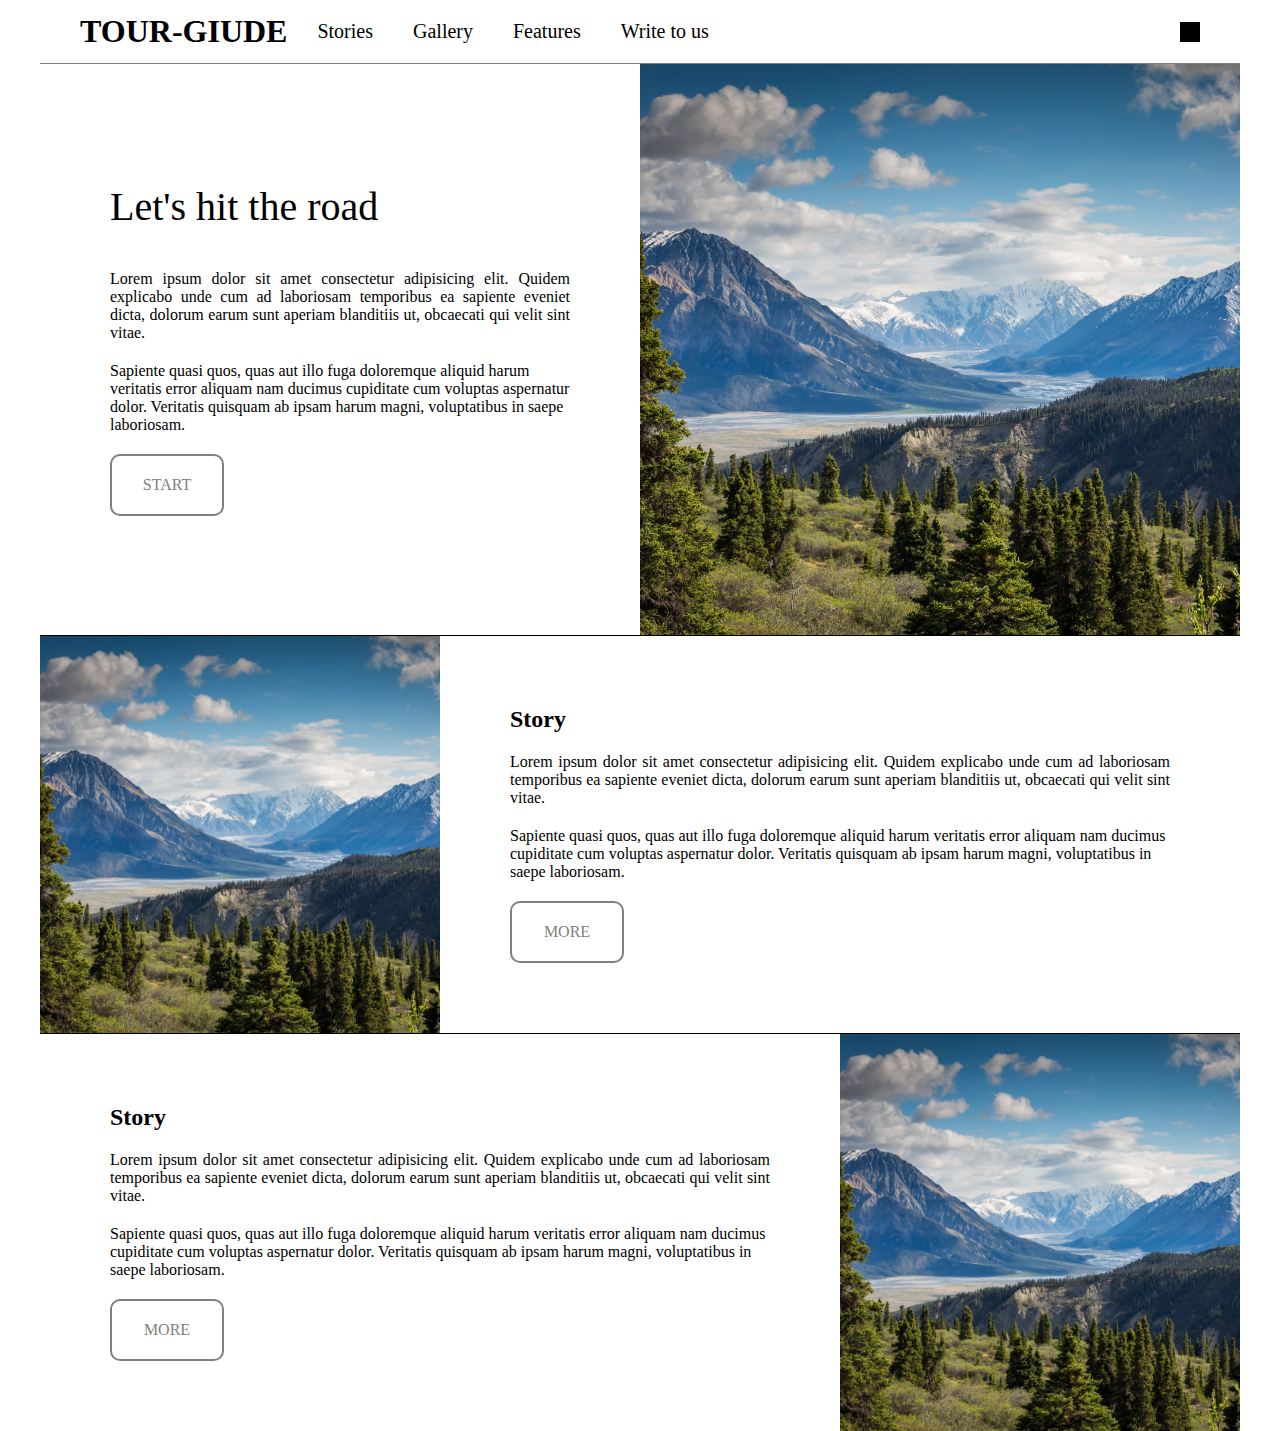
==== #2/index.html @ 5f420454 "second web" ====
<!DOCTYPE html>
<html lang="en">

<head>
    <meta charset="UTF-8">
    <meta http-equiv="X-UA-Compatible" content="IE=edge">
    <meta name="viewport" content="width=device-width, initial-scale=1.0">
    <title>Document</title>
    <link rel="stylesheet" href="./style.css">
</head>

<body>

    <div class="container">
        <header>
            <nav>
                <h1>TOUR-GIUDE</h1>
                <a href="" class="page">Stories</a>
                <a href="" class="page">Gallery</a>
                <a href="" class="page">Features</a>
                <a href="" class="page">Write to us</a>
            </nav>
            <div class="icons">
                <div class="icons"></div>
            </div>
        </header>
        <main>
            <div class="card1 resp">
                <div class="pad">
                    <h2 class="card1-title">Let's hit the road</h2>
                    <p class="card-text">Lorem ipsum dolor sit amet consectetur adipisicing elit. Quidem explicabo unde
                        cum ad laboriosam temporibus ea sapiente eveniet dicta, dolorum earum sunt aperiam blanditiis
                        ut, obcaecati qui velit sint vitae.
                    </p>
                    <p class="cart-text">Sapiente quasi quos, quas aut illo fuga doloremque aliquid harum veritatis
                        error aliquam nam
                        ducimus cupiditate cum voluptas aspernatur dolor. Veritatis quisquam ab ipsam harum magni,
                        voluptatibus in saepe laboriosam.</p>
                        <a href="#" class="btn">START</a>
                </div>
                <img class="main-img" src="./images/testimg.jpg" alt="">
            </div>
            <div class="card2 resp">
                <img class="main-img" src="./images/testimg.jpg" alt="">
                <div class="pad">
                    <h2 class="card2-title">Story</h2>
                    <p class="card-text">Lorem ipsum dolor sit amet consectetur adipisicing elit. Quidem explicabo unde
                        cum ad laboriosam temporibus ea sapiente eveniet dicta, dolorum earum sunt aperiam blanditiis
                        ut, obcaecati qui velit sint vitae.
                    </p>
                    <p class="cart-text">Sapiente quasi quos, quas aut illo fuga doloremque aliquid harum veritatis
                        error aliquam nam
                        ducimus cupiditate cum voluptas aspernatur dolor. Veritatis quisquam ab ipsam harum magni,
                        voluptatibus in saepe laboriosam.</p>
                        <a href="#" class="btn">MORE</a>
                </div>
            </div>
            <div class="card3 resp">
                <div class="pad">
                    <h2 class="card2-title">Story</h2>
                    <p class="card-text">Lorem ipsum dolor sit amet consectetur adipisicing elit. Quidem explicabo unde
                        cum ad laboriosam temporibus ea sapiente eveniet dicta, dolorum earum sunt aperiam blanditiis
                        ut, obcaecati qui velit sint vitae.
                    </p>
                    <p class="cart-text">Sapiente quasi quos, quas aut illo fuga doloremque aliquid harum veritatis
                        error aliquam nam
                        ducimus cupiditate cum voluptas aspernatur dolor. Veritatis quisquam ab ipsam harum magni,
                        voluptatibus in saepe laboriosam.</p>
                        <a href="#" class="btn">MORE</a>
                </div>
                <img class="main-img" src="./images/testimg.jpg" alt="">
            </div>
        </main>
        <footer>

        </footer>
    </div>
</body>

</html>
---- #2/style.css ----
* {
    margin: 0;
    padding: 0;
}

.container {
    max-width: 1200px;
    margin: 0 auto;
}

header {
    display: flex;
    justify-content: space-between;
    align-items: center;
    padding: 10px;
    border-bottom: 1px solid gray;
}

nav {
    display: flex;
    gap: 20px;
    align-items: center;
}

h1 {
    margin-left: 30px;
}

.page {
    padding: 10px;
    text-decoration: none;
    color: black;
    font-size: 20px;
}

.page:hover {
    background-color: gray;
    border-radius: 5px;
}

.icons {
    width: 20px;
    height: 20px;
    background-color: black;
    margin-right: 30px;
}

.card1 {
    display: grid;
    grid-template-columns: 1fr 1fr;
    align-items: center;
    justify-content: center;
    border-bottom: 1px solid black;
}

.card2 {
    display: grid;
    grid-template-columns: 1fr 2fr;
    align-items: center;
    justify-content: center;
    border-bottom: 1px solid black;
}

.card3 {
    display: grid;
    grid-template-columns: 2fr 1fr;
}

.card1-title {
    font-size: 40px;
    font-weight: lighter;
    margin-bottom: 20px;
}

.pad {
    padding: 70px;
    display: flex;
    flex-direction: column;
    gap: 20px;
}

.card-text {
    text-align: justify;
}

.btn {
    padding: 20px;
    border: 2px solid gray;
    text-decoration: none;
    color: gray;
    display: flex;
    align-items: center;
    justify-content: center;
    border-radius: 10px;
    max-width: 70px;
}

.main-img {
    width: 100%;
    height: 100%;
}

@media (max-width: 1200px) {
    .card1 {
        display: grid;
        grid-template-columns: 1fr 1fr;
        align-items: center;
        justify-content: center;
        border-bottom: 1px solid black;
    }
    
    .card2 {
        display: grid;
        grid-template-columns: 1fr 1fr;
        align-items: center;
        justify-content: center;
        border-bottom: 1px solid black;
    }
    
    .card3 {
        display: grid;
        grid-template-columns: 1fr 1fr;
        align-items: center;
        justify-content: center;
        border-bottom: 1px solid black;
    }
}
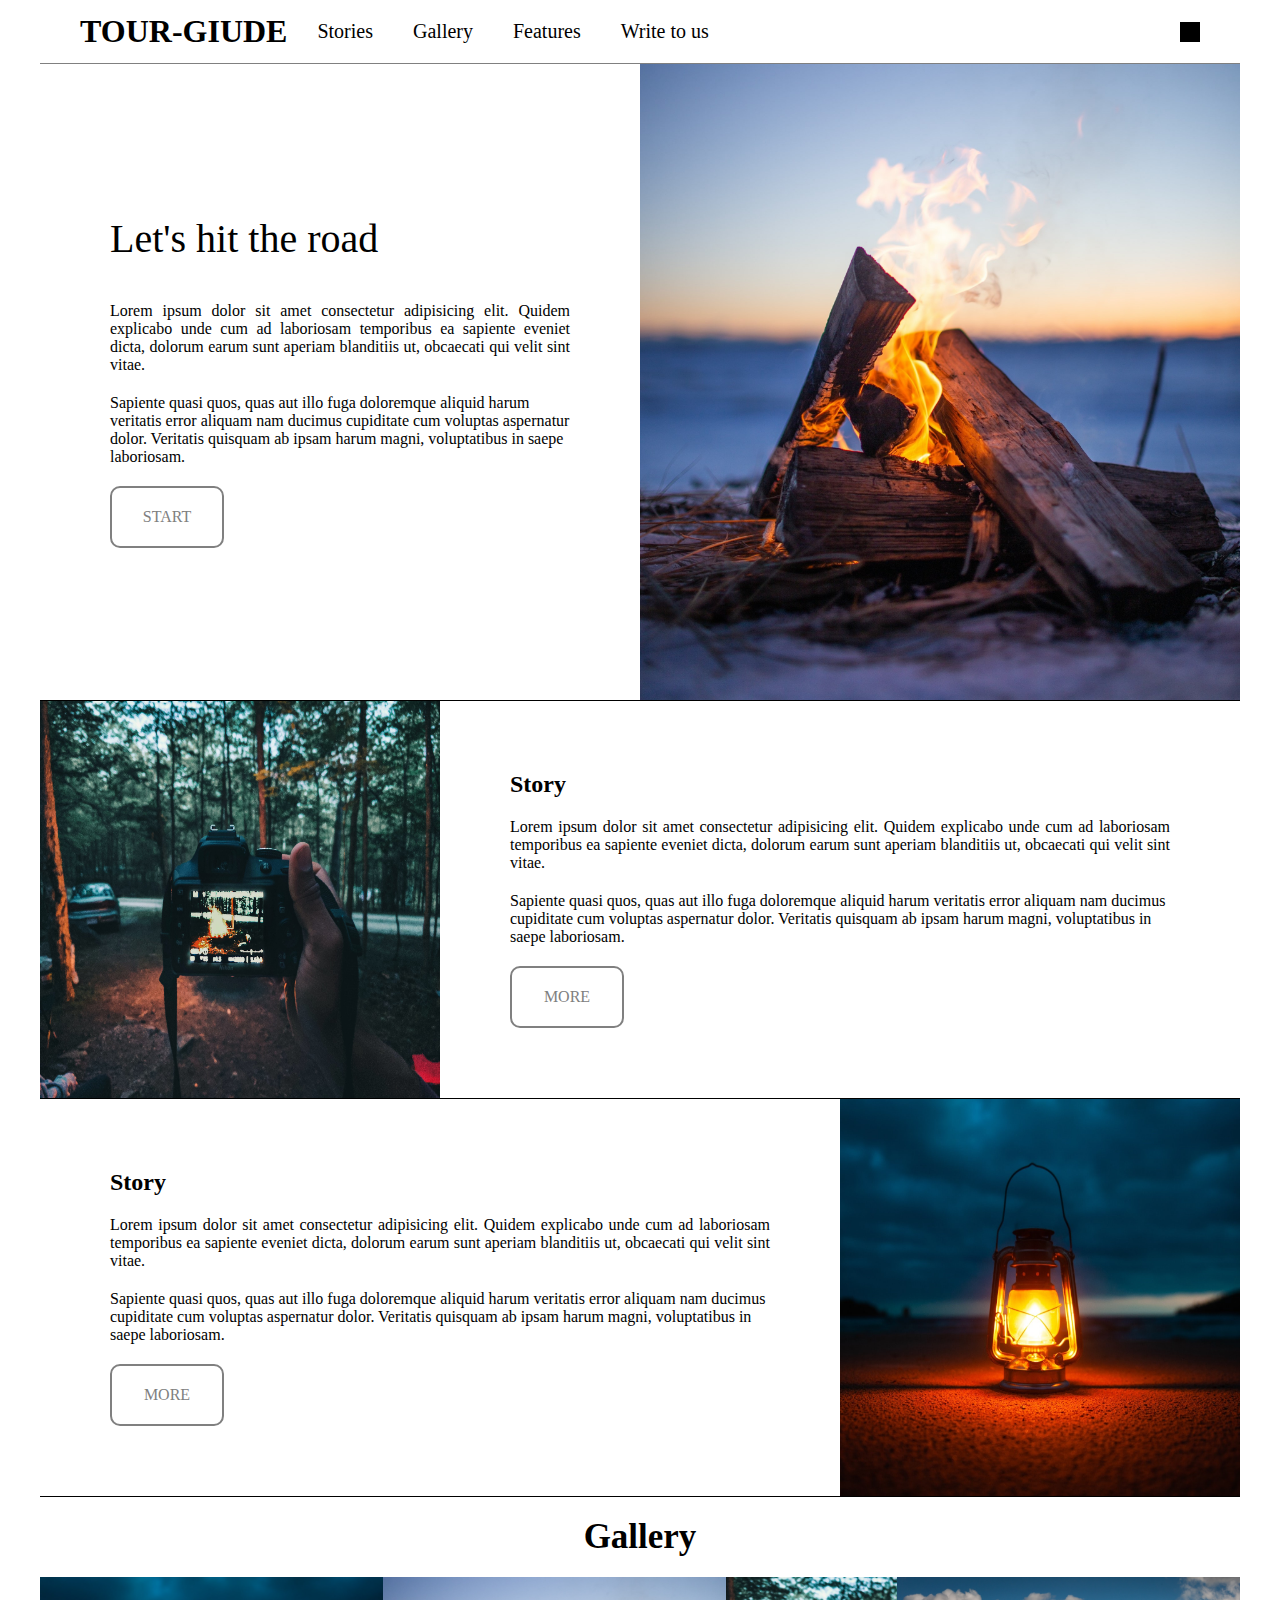
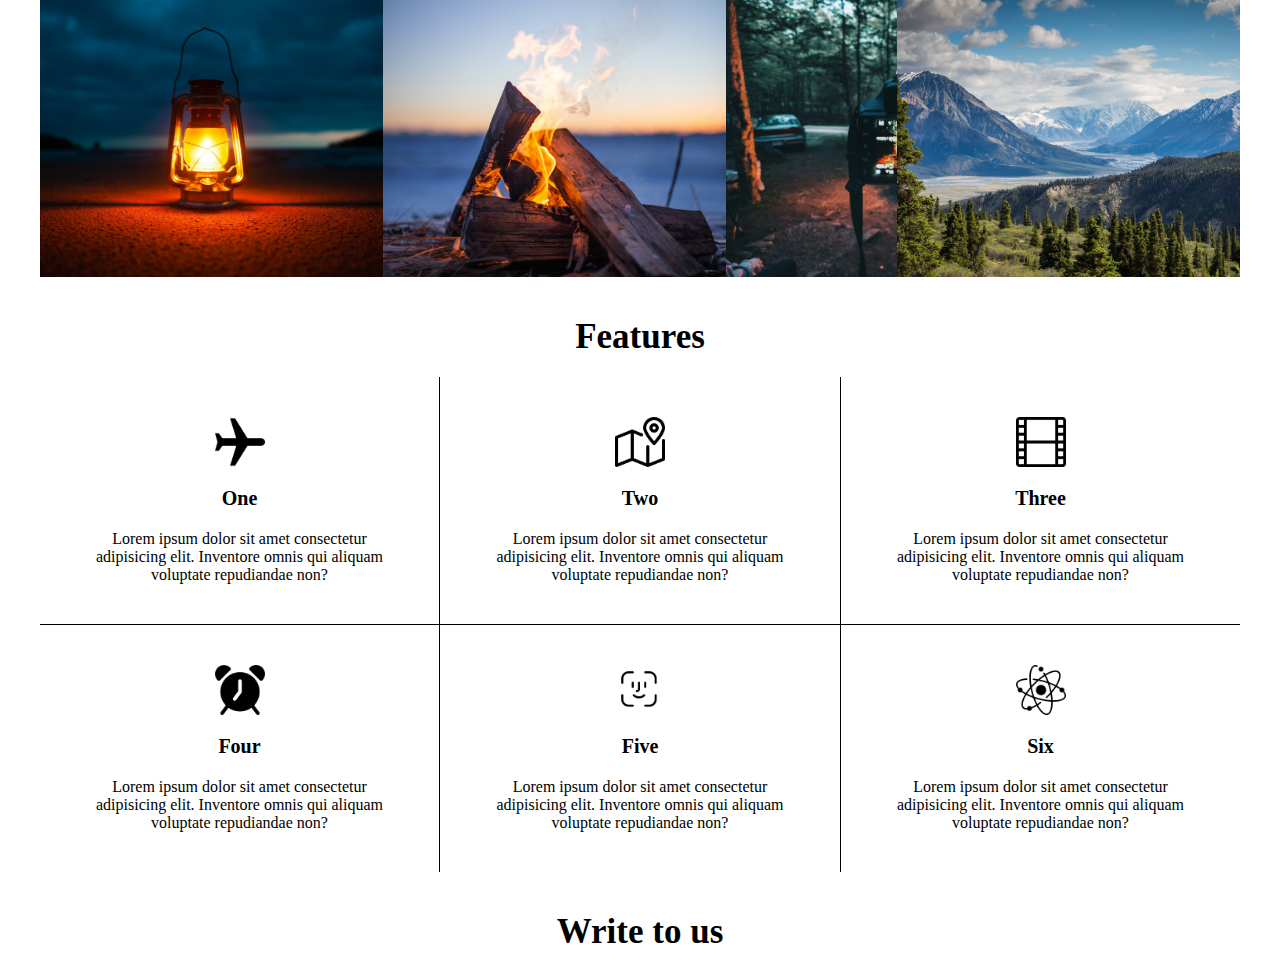
==== commit cf59ba29: "gallery and features" ====
--- a/#2/index.html
+++ b/#2/index.html
@@ -36,12 +36,12 @@
                         error aliquam nam
                         ducimus cupiditate cum voluptas aspernatur dolor. Veritatis quisquam ab ipsam harum magni,
                         voluptatibus in saepe laboriosam.</p>
-                        <a href="#" class="btn">START</a>
+                    <a href="#" class="btn">START</a>
                 </div>
-                <img class="main-img" src="./images/testimg.jpg" alt="">
+                <img class="main-img" src="./images/fire.jpg" alt="">
             </div>
             <div class="card2 resp">
-                <img class="main-img" src="./images/testimg.jpg" alt="">
+                <img class="main-img" src="./images/photographer.jpg" alt="">
                 <div class="pad">
                     <h2 class="card2-title">Story</h2>
                     <p class="card-text">Lorem ipsum dolor sit amet consectetur adipisicing elit. Quidem explicabo unde
@@ -52,7 +52,7 @@
                         error aliquam nam
                         ducimus cupiditate cum voluptas aspernatur dolor. Veritatis quisquam ab ipsam harum magni,
                         voluptatibus in saepe laboriosam.</p>
-                        <a href="#" class="btn">MORE</a>
+                    <a href="#" class="btn">MORE</a>
                 </div>
             </div>
             <div class="card3 resp">
@@ -66,10 +66,75 @@
                         error aliquam nam
                         ducimus cupiditate cum voluptas aspernatur dolor. Veritatis quisquam ab ipsam harum magni,
                         voluptatibus in saepe laboriosam.</p>
-                        <a href="#" class="btn">MORE</a>
+                    <a href="#" class="btn">MORE</a>
                 </div>
-                <img class="main-img" src="./images/testimg.jpg" alt="">
+                <img class="main-img" src="./images/gaslamp.jpg" alt="">
             </div>
+            <h2 class="gallery-title">Gallery</h2>
+            <div class="gallery">
+                <div class="photo1">
+                    <div class="photo-info">
+                        <h4>Tide</h4>
+                        <p>Lorem ipsum dolor sit, amet consectetur adipisicing elit. Ullam, nostrum mollitia! Quos nulla
+                            similique libero.</p><a href="#" class="btn">MORE</a>
+                    </div>
+                </div>
+                <div class="photo2">
+                    <div class="photo-info">
+                        <h4>Tide</h4>
+                        <p>Lorem ipsum dolor sit, amet consectetur adipisicing elit. Ullam, nostrum mollitia! Quos nulla
+                            similique libero.</p><a href="#" class="btn">MORE</a>
+                    </div>
+                </div>
+                <div class="photo3">
+                    <div class="photo-info">
+                        <h4>Tide</h4>
+                        <p>Lorem ipsum dolor sit, amet consectetur adipisicing elit. Ullam, nostrum mollitia! Quos nulla
+                            similique libero.</p><a href="#" class="btn">MORE</a>
+                    </div>
+                </div>
+                <div class="photo4">
+                    <div class="photo-info">
+                        <h4>Tide</h4>
+                        <p>Lorem ipsum dolor sit, amet consectetur adipisicing elit. Ullam, nostrum mollitia! Quos nulla
+                            similique libero.</p><a href="#" class="btn">MORE</a>
+                    </div>
+                </div>
+            </div>
+            <h2 class="gallery-title">Features</h2>
+            <div class="features">
+                <div class="features-card bor1"><img src="./images/black-plane.png" alt="" class="feature-icon">
+                    <p class="feature-title">One</p>
+                    <p style="text-align: center;">Lorem ipsum dolor sit amet consectetur adipisicing elit. Inventore omnis qui aliquam voluptate
+                        repudiandae non?</p>
+                </div>
+                <div class="features-card bor2"><img src="./images/map.png" alt="" class="feature-icon">
+                    <p class="feature-title">Two</p>
+                    <p style="text-align: center;">Lorem ipsum dolor sit amet consectetur adipisicing elit. Inventore omnis qui aliquam voluptate
+                        repudiandae non?</p>
+                </div>
+                <div class="features-card bor3"><img src="./images/film.png" alt="" class="feature-icon">
+                    <p class="feature-title">Three</p>
+                    <p style="text-align: center;">Lorem ipsum dolor sit amet consectetur adipisicing elit. Inventore omnis qui aliquam voluptate
+                        repudiandae non?</p>
+                </div>
+                <div class="features-card bor4"><img src="./images/alarm-clock.png" alt="" class="feature-icon">
+                    <p class="feature-title">Four</p>
+                    <p style="text-align: center;">Lorem ipsum dolor sit amet consectetur adipisicing elit. Inventore omnis qui aliquam voluptate
+                        repudiandae non?</p>
+                </div>
+                <div class="features-card bor5"><img src="./images/face-id.png" alt="" class="feature-icon">
+                    <p class="feature-title">Five</p>
+                    <p style="text-align: center;">Lorem ipsum dolor sit amet consectetur adipisicing elit. Inventore omnis qui aliquam voluptate
+                        repudiandae non?</p>
+                </div>
+                <div class="features-card bor6"><img src="./images/atom.png" alt="" class="feature-icon">
+                    <p class="feature-title">Six</p>
+                    <p style="text-align: center;">Lorem ipsum dolor sit amet consectetur adipisicing elit. Inventore omnis qui aliquam voluptate
+                        repudiandae non?</p>
+                </div>
+            </div>
+            <h2 class="gallery-title">Write to us</h2>
         </main>
         <footer>
 
--- a/#2/style.css
+++ b/#2/style.css
@@ -64,6 +64,9 @@
 .card3 {
     display: grid;
     grid-template-columns: 2fr 1fr;
+    align-items: center;
+    justify-content: center;
+    border-bottom: 1px solid black;
 }
 
 .card1-title {
@@ -100,6 +103,111 @@
     height: 100%;
 }
 
+.gallery {
+    display: grid;
+    grid-template-columns: 2fr 2fr 1fr 2fr;
+    margin-bottom: 40px;
+}
+
+.photo1 {
+    height: 300px;
+    background-image: url("./images/gaslamp.jpg");
+    background-size: cover;
+    display: flex;
+    align-items: center;
+
+}
+
+.photo2 {
+    background-size: cover;
+    height: 300px;
+    background-image: url("./images/fire.jpg");
+    display: flex;
+    align-items: center;
+}
+
+.photo3 {
+    background-size: cover;
+    height: 300px;
+    background-image: url("./images/photographer.jpg");
+    display: flex;
+    align-items: center;
+}
+
+.photo4 {
+    background-size: cover;
+    height: 300px;
+    background-image: url("./images/testimg.jpg");
+    display: flex;
+    align-items: center;
+}
+
+.gallery-title {
+    text-align: center;
+    margin: 20px;
+    font-size: 35px;
+}
+
+.photo-info {
+    display: flex;
+    flex-direction: column;
+    align-items: center;
+    justify-content: center;
+    gap: 20px;
+    color: white;
+    display: none;
+}
+
+.photo1 .photo-info:hover {
+    display: block;
+}
+
+.features-card {
+    display: flex;
+    flex-direction: column;
+    align-items: center;
+    gap: 20px;
+    padding: 40px;
+}
+
+.features {
+    display: grid;
+    grid-template-columns: 1fr 1fr 1fr;
+    margin-bottom: 40px;
+}
+
+.feature-title {
+    font-size: 20px;
+    font-weight: bold;
+}
+
+.feature-icon {
+    width: 50px;
+}
+
+.bor1 {
+    border-right: 1px solid black;
+    border-bottom: 1px solid black;
+}
+.bor2 {
+    border-bottom: 1px solid black;
+}
+.bor3 {
+    border-left: 1px solid black;
+    border-bottom: 1px solid black;
+}
+.bor4 {
+    border-right: 1px solid black;
+}
+/* .bor5 {
+    border-right: 1px solid black;
+    border-bottom: 1px solid black;
+} */
+.bor6 {
+    border-left: 1px solid black;
+}
+
+
 @media (max-width: 1200px) {
     .card1 {
         display: grid;
@@ -124,4 +232,42 @@
         justify-content: center;
         border-bottom: 1px solid black;
     }
+
+    .gallery {
+        display: grid;
+        grid-template-columns: 1fr 1fr;
+        margin-bottom: 40px;
+    }
+
+    .photo3, .photo4 {
+        display: none;
+    }
+
+    .features {
+        width: 800px;
+        display: grid;
+        grid-template-columns: 1fr 1fr;
+        margin-bottom: 40px;
+        margin-left: auto;
+        margin-right: auto;
+    }
+
+    .bor3 {
+        border-right: 1px solid black;
+        border-bottom: 1px solid black;
+        border-left: none;
+    }
+    
+    .bor4 {
+        border-bottom: 1px solid black;
+        border-right: none;
+    }
+
+    .bor5 {
+        border-right: 1px solid black;
+    }
+
+    .bor6 {
+        border-left: none;
+    }
 }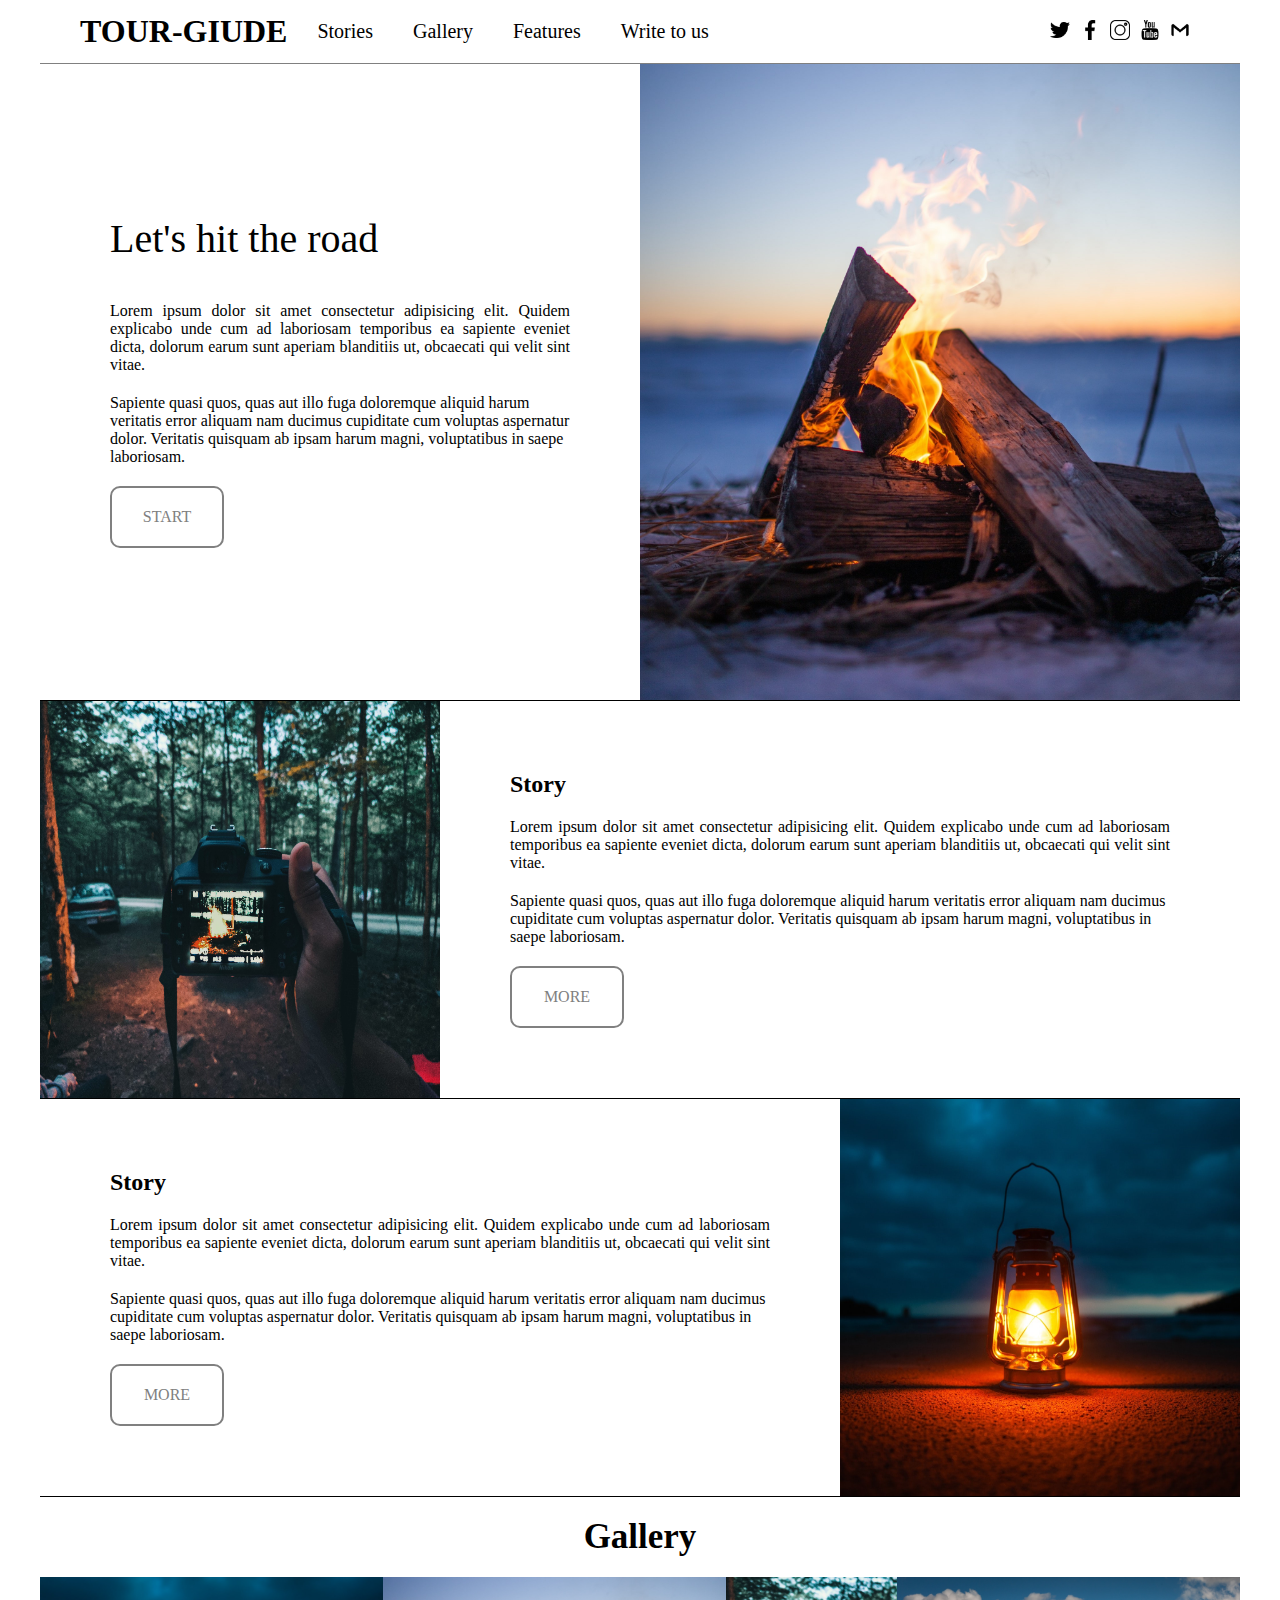
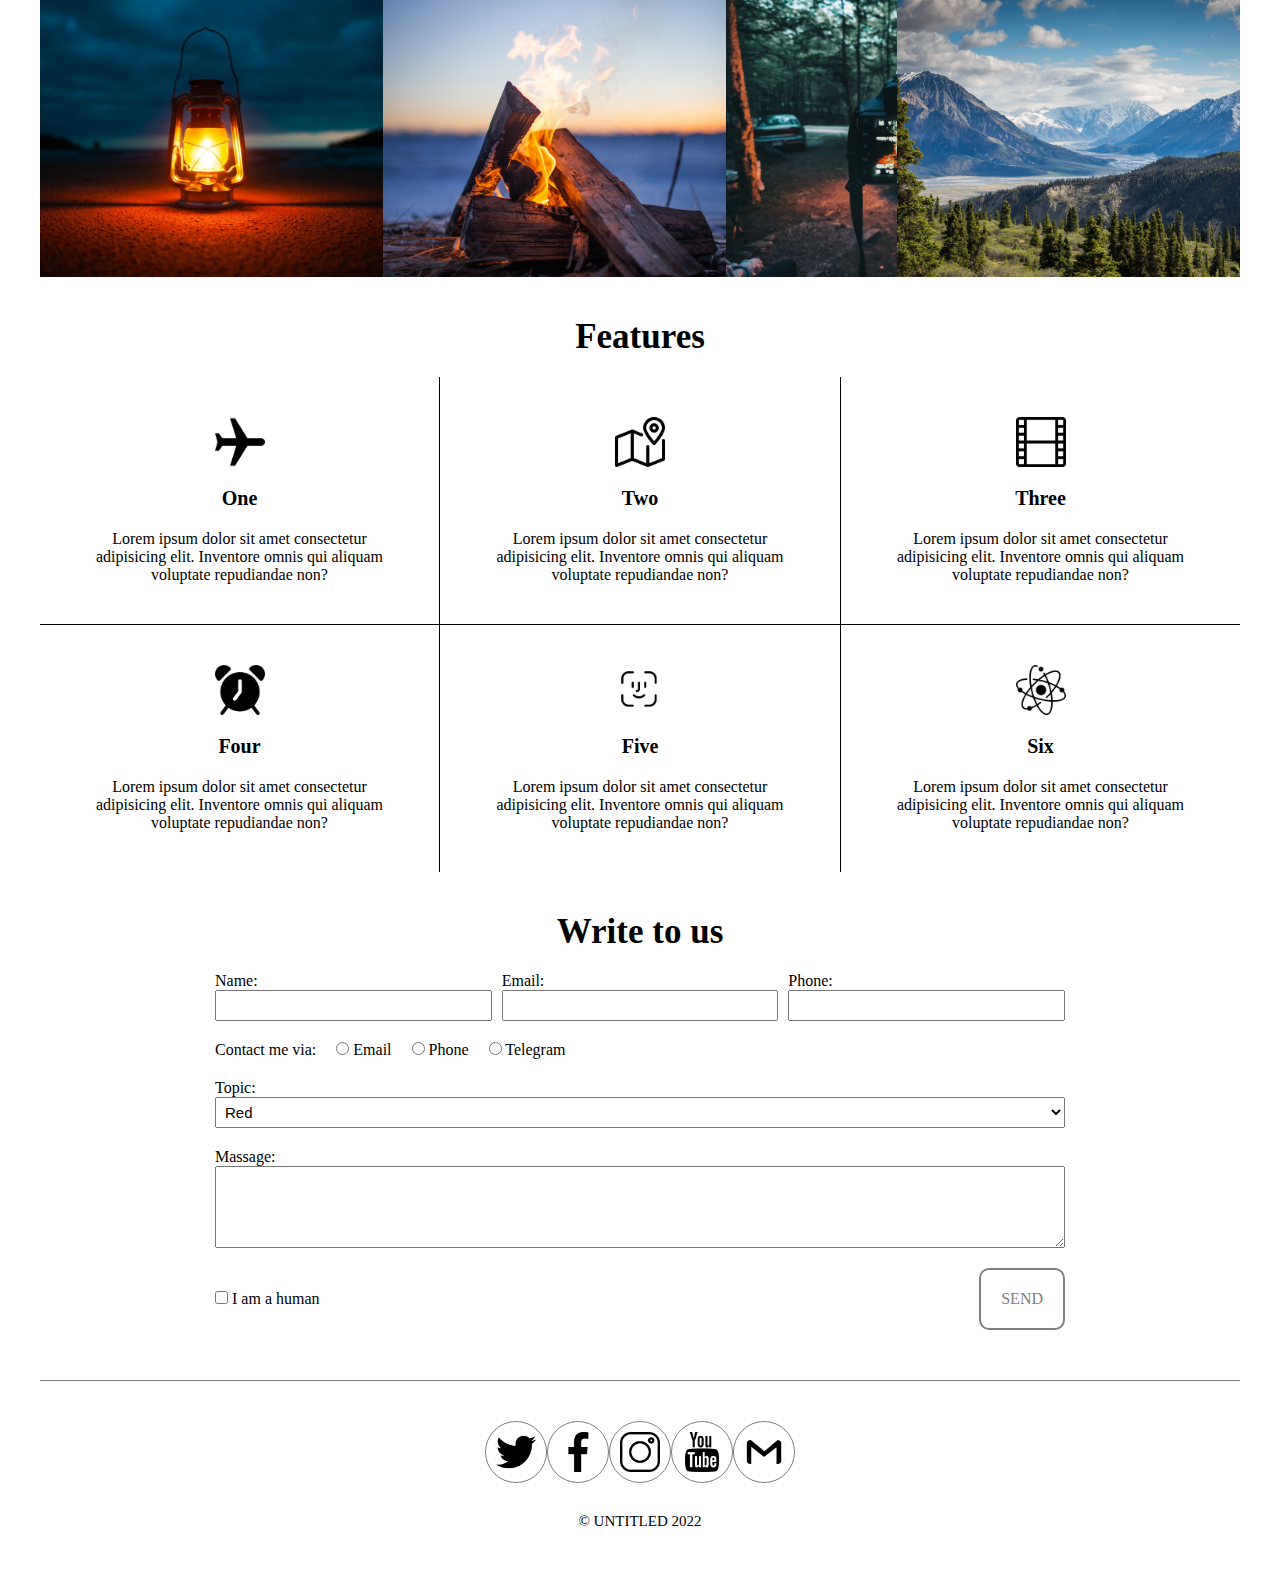
==== commit 2d130067: "write tu us and footer" ====
--- a/#2/index.html
+++ b/#2/index.html
@@ -20,8 +20,12 @@
                 <a href="" class="page">Features</a>
                 <a href="" class="page">Write to us</a>
             </nav>
-            <div class="icons">
-                <div class="icons"></div>
+            <div class="headr-icons">
+                <a href=""><img src="./images/twitter.png" alt="" class="icons"></a>
+                <a href=""><img src="./images/facebook.png" alt="" class="icons"></a>
+                <a href=""><img src="./images/instagram.png" alt="" class="icons"></a>
+                <a href=""><img src="./images/youtube.png" alt="" class="icons"></a>
+                <a href=""><img src="./images/gmail.png" alt="" class="icons"></a>
             </div>
         </header>
         <main>
@@ -135,9 +139,57 @@
                 </div>
             </div>
             <h2 class="gallery-title">Write to us</h2>
+            <div class="write-to-us">
+                <div class="row1">
+                    <div class="col1"><label for="name">Name:</label><input class="inp-text" type="text" id="name"></div>
+                    <div class="col1"><label for="name">Email:</label><input class="inp-text" type="email" id="name"></div>
+                    <div class="col1"><label for="name">Phone:</label><input class="inp-text" type="tel" id="name"></div>
+                </div>
+                <div class="row2">
+                    <p>Contact me via:</p>
+                    <div class="box">
+                        <input type="radio" id="email">
+                        <label for="email">Email</label>
+                    </div>
+                    <div class="box">
+                        <input type="radio" id="phone">
+                        <label for="phone">Phone</label>
+                    </div>
+                    <div class="box">
+                        <input type="radio" id="telegram">
+                        <label for="telegram">Telegram</label>
+                    </div>
+                </div>
+                <div class="row3">
+                    <label for="topic">Topic:</label>
+                    <select class="inp-text" name="topic" id="topic">
+                        <option value="red">Red</option>
+                        <option value="green">green</option>
+                        <option value="yellow">yellow</option>
+                    </select>
+                </div>
+                <div class="row4">
+                    <label for="massage">Massage:</label>
+                    <textarea name="massage" id="massage" cols="30" rows="10"></textarea>
+                </div>
+                <div class="row5">
+                    <div class="box">
+                        <input type="checkbox" id="human">
+                        <label for="human">I am a human</label>
+                    </div>
+                    <a href="" class="btn">SEND</a>
+                </div>
+            </div>
         </main>
         <footer>
-
+            <div class="footer-icons-container">
+                <a href=""><div class="icons-bg"><img class="footer-icon" src="./images/twitter.png" alt=""></div></a>
+                <a href=""><div class="icons-bg"><img class="footer-icon" src="./images/facebook.png" alt=""></div></a>
+                <a href=""><div class="icons-bg"><img class="footer-icon" src="./images/instagram.png" alt=""></div></a>
+                <a href=""><div class="icons-bg"><img class="footer-icon" src="./images/youtube.png" alt=""></div></a>
+                <a href=""><div class="icons-bg"><img class="footer-icon" src="./images/gmail.png" alt=""></div></a>
+            </div>
+            <p class="footerText">© UNTITLED 2022</p>
         </footer>
     </div>
 </body>
--- a/#2/style.css
+++ b/#2/style.css
@@ -38,11 +38,15 @@
     border-radius: 5px;
 }
 
+.headr-icons {
+    display: flex;
+    gap: 10px;
+    margin-right: 40px;
+}
+
 .icons {
     width: 20px;
     height: 20px;
-    background-color: black;
-    margin-right: 30px;
 }
 
 .card1 {
@@ -98,6 +102,11 @@
     max-width: 70px;
 }
 
+.btn:hover {
+    background-color: gray;
+    color: white;
+}
+
 .main-img {
     width: 100%;
     height: 100%;
@@ -207,6 +216,91 @@
     border-left: 1px solid black;
 }
 
+.write-to-us {
+    max-width: 850px;
+    margin-left: auto;
+    margin-right: auto;
+    display: flex;
+    flex-direction: column;
+    gap: 20px;
+}
+
+.row1 {
+    display: grid;
+    grid-template-columns: 1fr 1fr 1fr;
+    gap: 10px;
+}
+
+.row2 {
+    display: flex;
+    gap: 20px;
+}
+
+.row3 {
+    display: grid;
+
+}
+
+.row4 {
+    display: grid;
+}
+
+.row5 {
+    display: flex;
+    justify-content: space-between;
+    align-items: center;
+}
+
+
+.col1 {
+    display: flex;
+    flex-direction: column;
+}
+
+.inp-text {
+    padding: 5px;
+    font-size: 15px;
+}
+
+textarea {
+    height: 80px;
+    font-size: 15px;
+}
+
+footer {
+    display: flex;
+    flex-direction: column;
+    justify-content: center;
+    align-items: center;
+    padding: 40px;
+    border-top: 1px solid gray;
+    margin-top: 50px;
+    gap: 30px;
+}
+
+.footerText {
+    font-size: 15px;
+}
+
+.icons-bg {
+    width: 40px;
+    height: 40px;
+    border-radius: 50%;
+    border: 1px solid gray;
+    padding: 10px;
+    display: flex;
+    align-items: center;
+    justify-content: center;
+}
+
+.footer-icon {
+    width: 100%;
+}
+
+.footer-icons-container {
+    display: flex;
+}
+
 
 @media (max-width: 1200px) {
     .card1 {
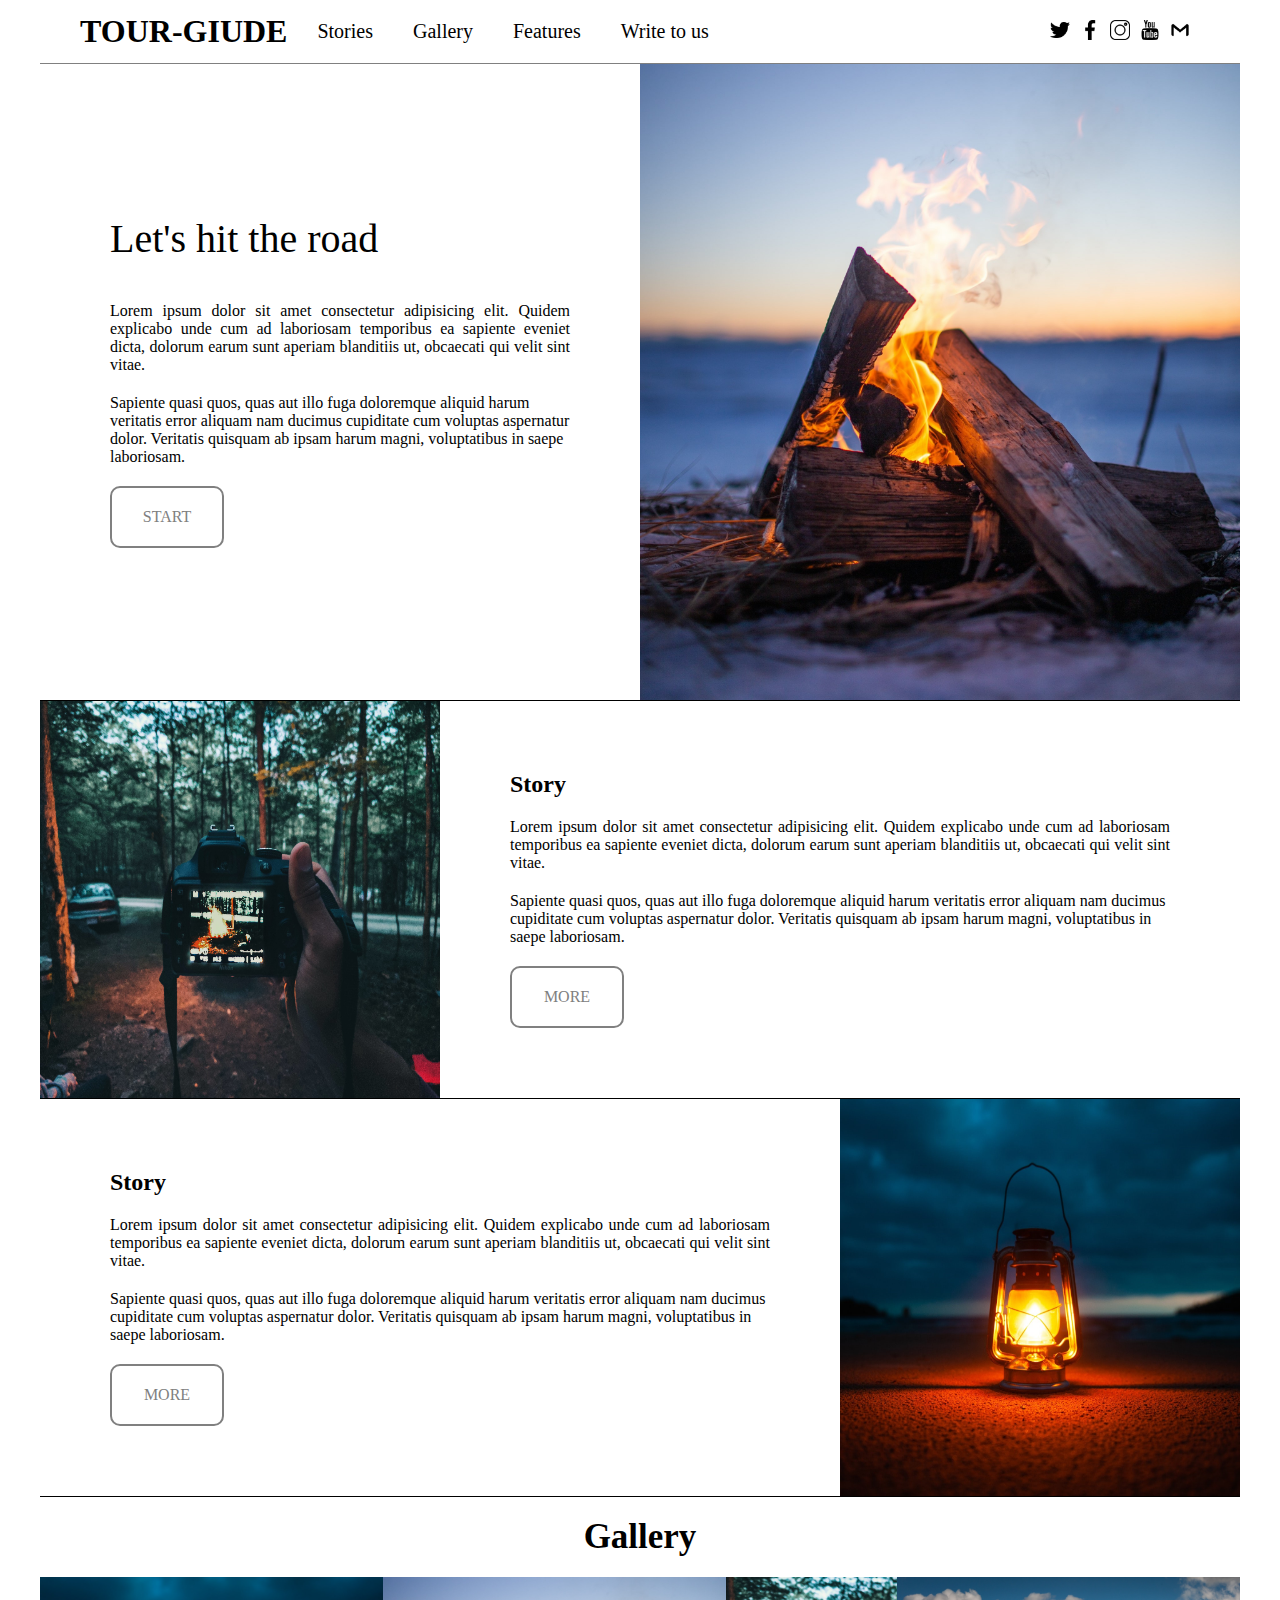
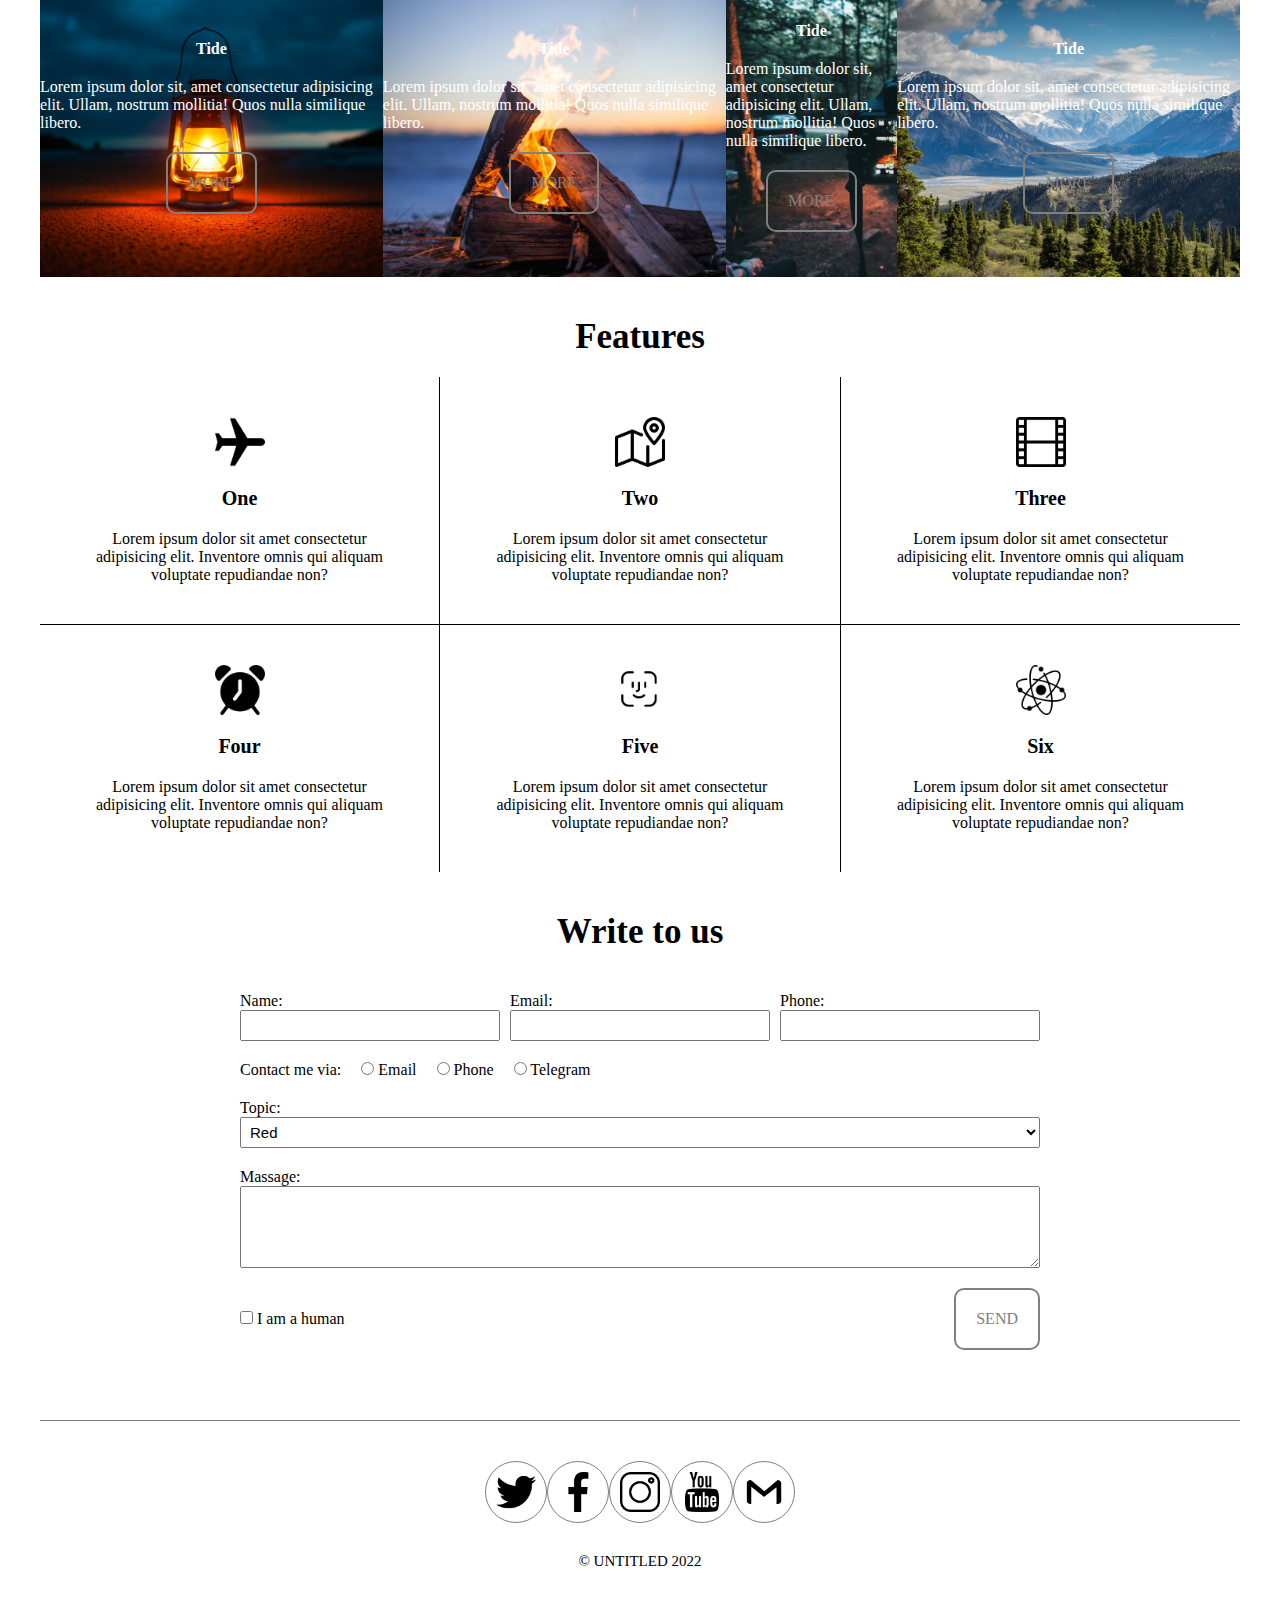
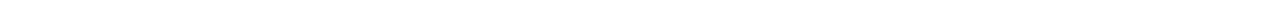
==== commit a6524221: "responsive" ====
--- a/#2/index.html
+++ b/#2/index.html
@@ -15,10 +15,13 @@
         <header>
             <nav>
                 <h1>TOUR-GIUDE</h1>
-                <a href="" class="page">Stories</a>
-                <a href="" class="page">Gallery</a>
-                <a href="" class="page">Features</a>
-                <a href="" class="page">Write to us</a>
+                <div class="burger-menu">
+                    <a href="" class="page">Stories</a>
+                    <a href="" class="page">Gallery</a>
+                    <a href="" class="page">Features</a>
+                    <a href="" class="page">Write to us</a>
+                </div>
+                
             </nav>
             <div class="headr-icons">
                 <a href=""><img src="./images/twitter.png" alt="" class="icons"></a>
@@ -27,6 +30,7 @@
                 <a href=""><img src="./images/youtube.png" alt="" class="icons"></a>
                 <a href=""><img src="./images/gmail.png" alt="" class="icons"></a>
             </div>
+            <img src="./images/menu.png" alt="" class="burger-icon">
         </header>
         <main>
             <div class="card1 resp">
@@ -109,41 +113,50 @@
             <div class="features">
                 <div class="features-card bor1"><img src="./images/black-plane.png" alt="" class="feature-icon">
                     <p class="feature-title">One</p>
-                    <p style="text-align: center;">Lorem ipsum dolor sit amet consectetur adipisicing elit. Inventore omnis qui aliquam voluptate
+                    <p style="text-align: center;">Lorem ipsum dolor sit amet consectetur adipisicing elit. Inventore
+                        omnis qui aliquam voluptate
                         repudiandae non?</p>
                 </div>
                 <div class="features-card bor2"><img src="./images/map.png" alt="" class="feature-icon">
                     <p class="feature-title">Two</p>
-                    <p style="text-align: center;">Lorem ipsum dolor sit amet consectetur adipisicing elit. Inventore omnis qui aliquam voluptate
+                    <p style="text-align: center;">Lorem ipsum dolor sit amet consectetur adipisicing elit. Inventore
+                        omnis qui aliquam voluptate
                         repudiandae non?</p>
                 </div>
                 <div class="features-card bor3"><img src="./images/film.png" alt="" class="feature-icon">
                     <p class="feature-title">Three</p>
-                    <p style="text-align: center;">Lorem ipsum dolor sit amet consectetur adipisicing elit. Inventore omnis qui aliquam voluptate
+                    <p style="text-align: center;">Lorem ipsum dolor sit amet consectetur adipisicing elit. Inventore
+                        omnis qui aliquam voluptate
                         repudiandae non?</p>
                 </div>
                 <div class="features-card bor4"><img src="./images/alarm-clock.png" alt="" class="feature-icon">
                     <p class="feature-title">Four</p>
-                    <p style="text-align: center;">Lorem ipsum dolor sit amet consectetur adipisicing elit. Inventore omnis qui aliquam voluptate
+                    <p style="text-align: center;">Lorem ipsum dolor sit amet consectetur adipisicing elit. Inventore
+                        omnis qui aliquam voluptate
                         repudiandae non?</p>
                 </div>
                 <div class="features-card bor5"><img src="./images/face-id.png" alt="" class="feature-icon">
                     <p class="feature-title">Five</p>
-                    <p style="text-align: center;">Lorem ipsum dolor sit amet consectetur adipisicing elit. Inventore omnis qui aliquam voluptate
+                    <p style="text-align: center;">Lorem ipsum dolor sit amet consectetur adipisicing elit. Inventore
+                        omnis qui aliquam voluptate
                         repudiandae non?</p>
                 </div>
                 <div class="features-card bor6"><img src="./images/atom.png" alt="" class="feature-icon">
                     <p class="feature-title">Six</p>
-                    <p style="text-align: center;">Lorem ipsum dolor sit amet consectetur adipisicing elit. Inventore omnis qui aliquam voluptate
+                    <p style="text-align: center;">Lorem ipsum dolor sit amet consectetur adipisicing elit. Inventore
+                        omnis qui aliquam voluptate
                         repudiandae non?</p>
                 </div>
             </div>
             <h2 class="gallery-title">Write to us</h2>
             <div class="write-to-us">
                 <div class="row1">
-                    <div class="col1"><label for="name">Name:</label><input class="inp-text" type="text" id="name"></div>
-                    <div class="col1"><label for="name">Email:</label><input class="inp-text" type="email" id="name"></div>
-                    <div class="col1"><label for="name">Phone:</label><input class="inp-text" type="tel" id="name"></div>
+                    <div class="col1"><label for="name">Name:</label><input class="inp-text" type="text" id="name">
+                    </div>
+                    <div class="col1"><label for="name">Email:</label><input class="inp-text" type="email" id="name">
+                    </div>
+                    <div class="col1"><label for="name">Phone:</label><input class="inp-text" type="tel" id="name">
+                    </div>
                 </div>
                 <div class="row2">
                     <p>Contact me via:</p>
@@ -183,11 +196,21 @@
         </main>
         <footer>
             <div class="footer-icons-container">
-                <a href=""><div class="icons-bg"><img class="footer-icon" src="./images/twitter.png" alt=""></div></a>
-                <a href=""><div class="icons-bg"><img class="footer-icon" src="./images/facebook.png" alt=""></div></a>
-                <a href=""><div class="icons-bg"><img class="footer-icon" src="./images/instagram.png" alt=""></div></a>
-                <a href=""><div class="icons-bg"><img class="footer-icon" src="./images/youtube.png" alt=""></div></a>
-                <a href=""><div class="icons-bg"><img class="footer-icon" src="./images/gmail.png" alt=""></div></a>
+                <a href="">
+                    <div class="icons-bg"><img class="footer-icon" src="./images/twitter.png" alt=""></div>
+                </a>
+                <a href="">
+                    <div class="icons-bg"><img class="footer-icon" src="./images/facebook.png" alt=""></div>
+                </a>
+                <a href="">
+                    <div class="icons-bg"><img class="footer-icon" src="./images/instagram.png" alt=""></div>
+                </a>
+                <a href="">
+                    <div class="icons-bg"><img class="footer-icon" src="./images/youtube.png" alt=""></div>
+                </a>
+                <a href="">
+                    <div class="icons-bg"><img class="footer-icon" src="./images/gmail.png" alt=""></div>
+                </a>
             </div>
             <p class="footerText">© UNTITLED 2022</p>
         </footer>
--- a/#2/style.css
+++ b/#2/style.css
@@ -20,6 +20,18 @@
     display: flex;
     gap: 20px;
     align-items: center;
+}
+
+.burger-icon {
+    display: none;
+    width: 40px;
+    height: 40px;
+}
+
+.burger-menu {
+    display: flex;
+    align-items: center;
+    gap: 20px;
 }
 
 h1 {
@@ -164,12 +176,9 @@
     justify-content: center;
     gap: 20px;
     color: white;
-    display: none;
-}
-
-.photo1 .photo-info:hover {
-    display: block;
-}
+}
+
+
 
 .features-card {
     display: flex;
@@ -217,12 +226,13 @@
 }
 
 .write-to-us {
-    max-width: 850px;
+    max-width: 800px;
     margin-left: auto;
     margin-right: auto;
     display: flex;
     flex-direction: column;
     gap: 20px;
+    padding: 20px;
 }
 
 .row1 {
@@ -364,4 +374,116 @@
     .bor6 {
         border-left: none;
     }
+}
+
+@media (max-width: 850px) {
+    .card1 {
+        display: grid;
+        grid-template-columns: 1fr;
+        align-items: center;
+        justify-content: center;
+        border-bottom: 1px solid black;
+    }
+
+    .main-img {
+        grid-row: 1;
+    }
+
+    .headr-icons {
+        display: none;
+    }
+    
+    .card2 {
+        display: grid;
+        grid-template-columns: 1fr;
+        align-items: center;
+        justify-content: center;
+        border-bottom: 1px solid black;
+    }
+    
+    .card3 {
+        display: grid;
+        grid-template-columns: 1fr;
+        align-items: center;
+        justify-content: center;
+        border-bottom: 1px solid black;
+    }
+
+    .gallery {
+        display: grid;
+        grid-template-columns: 1fr;
+        margin-bottom: 40px;
+    }
+
+    .photo3, .photo4, .photo2 {
+        display: none;
+    }
+
+    .features {
+        max-width: 600px;
+        display: grid;
+        grid-template-columns: 1fr;
+        margin-bottom: 40px;
+        margin-left: auto;
+        margin-right: auto;
+    }
+
+    .bor1 {
+        border-right: none;
+    }
+
+    .bor3 {
+        border-right: none;
+        border-bottom: 1px solid black;
+        border-left: none;
+    }
+    
+    .bor4 {
+        border-bottom: 1px solid black;
+        border-right: none;
+    }
+
+    .bor5 {
+        border-right: none;
+        border-bottom: 1px solid black;
+    }
+
+    .burger-menu {
+        display: none;
+    }
+
+    .burger-icon {
+        display: inline;
+    }
+
+    .bor6 {
+        border-left: none;
+    }
+
+    .row1 {
+        display: grid;
+        grid-template-columns: 1fr;
+        gap: 10px;
+    }
+}
+
+@media (max-width: 650px) {
+    .features {
+        max-width: 400px;
+        display: grid;
+        grid-template-columns: 1fr;
+        margin-bottom: 40px;
+        margin-left: auto;
+        margin-right: auto;
+    }
+
+    .burger-menu {
+        display: none;
+    }
+
+    .burger-icon {
+        display: inline;
+    }
+
+
 }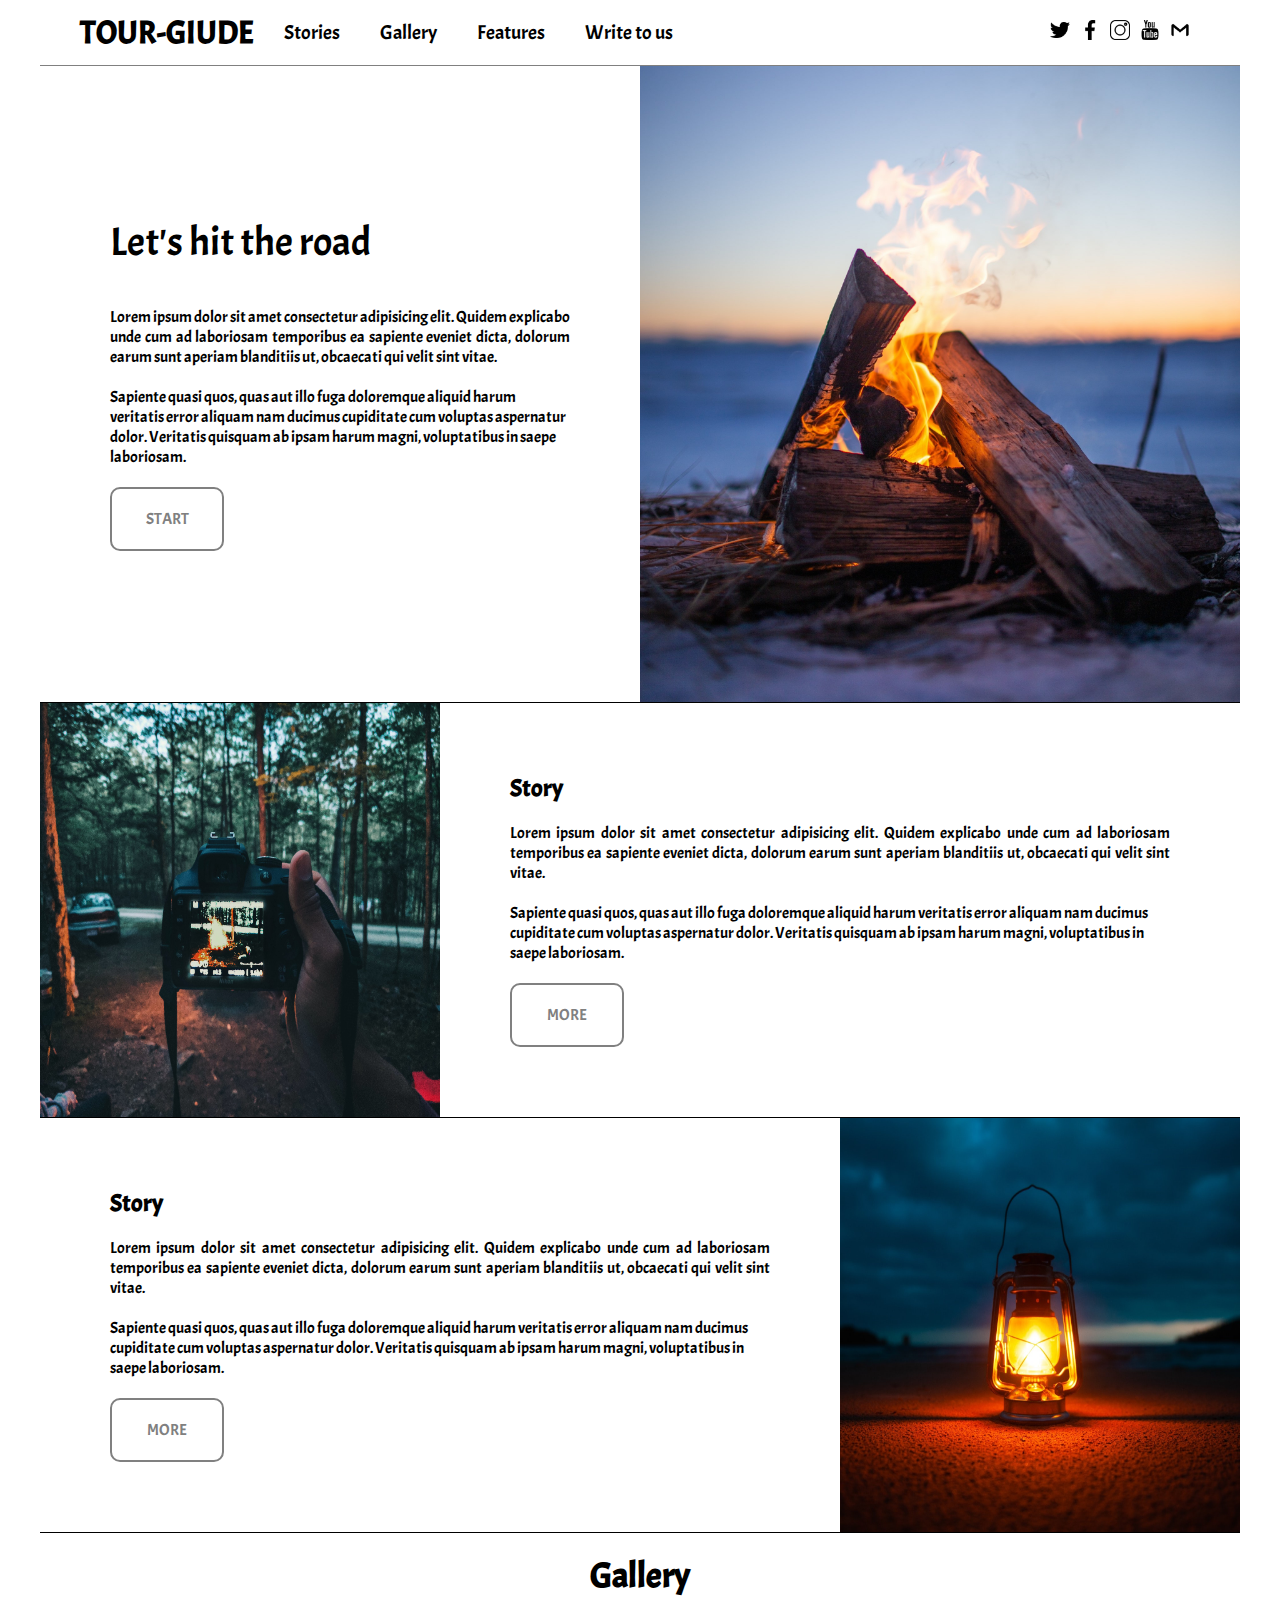
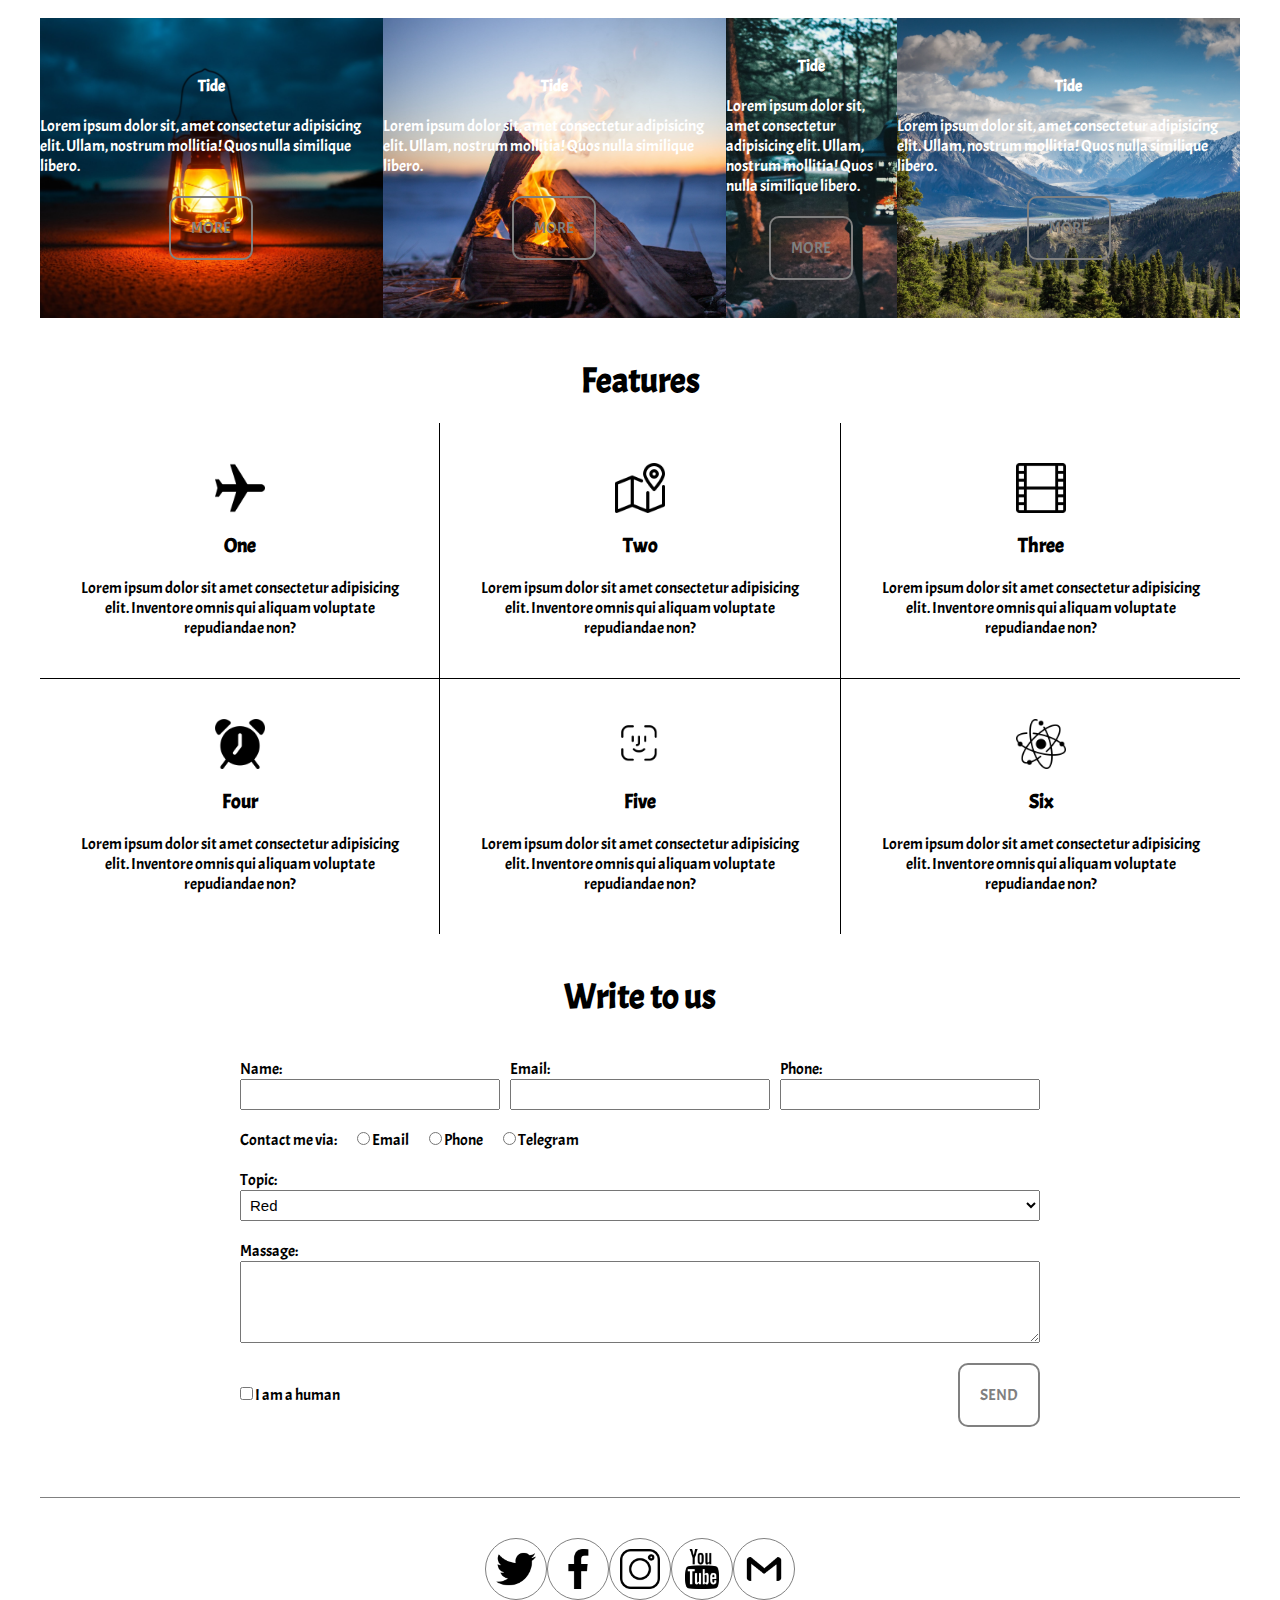
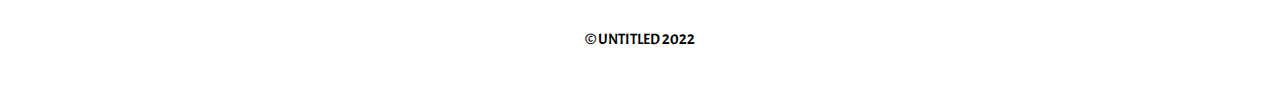
==== commit a13caabf: "font" ====
--- a/#2/index.html
+++ b/#2/index.html
@@ -5,8 +5,12 @@
     <meta charset="UTF-8">
     <meta http-equiv="X-UA-Compatible" content="IE=edge">
     <meta name="viewport" content="width=device-width, initial-scale=1.0">
-    <title>Document</title>
+    <title>TOUR-GIUDE</title>
     <link rel="stylesheet" href="./style.css">
+    <link rel="shortcut icon" href="./images/icon.png" type="image/x-icon">
+    <link rel="preconnect" href="https://fonts.googleapis.com">
+    <link rel="preconnect" href="https://fonts.gstatic.com" crossorigin>
+    <link href="https://fonts.googleapis.com/css2?family=Acme&display=swap" rel="stylesheet">
 </head>
 
 <body>
--- a/#2/style.css
+++ b/#2/style.css
@@ -1,6 +1,10 @@
 * {
     margin: 0;
     padding: 0;
+}
+
+body {
+    font-family: 'Acme', sans-serif;
 }
 
 .container {
@@ -484,6 +488,4 @@
     .burger-icon {
         display: inline;
     }
-
-
 }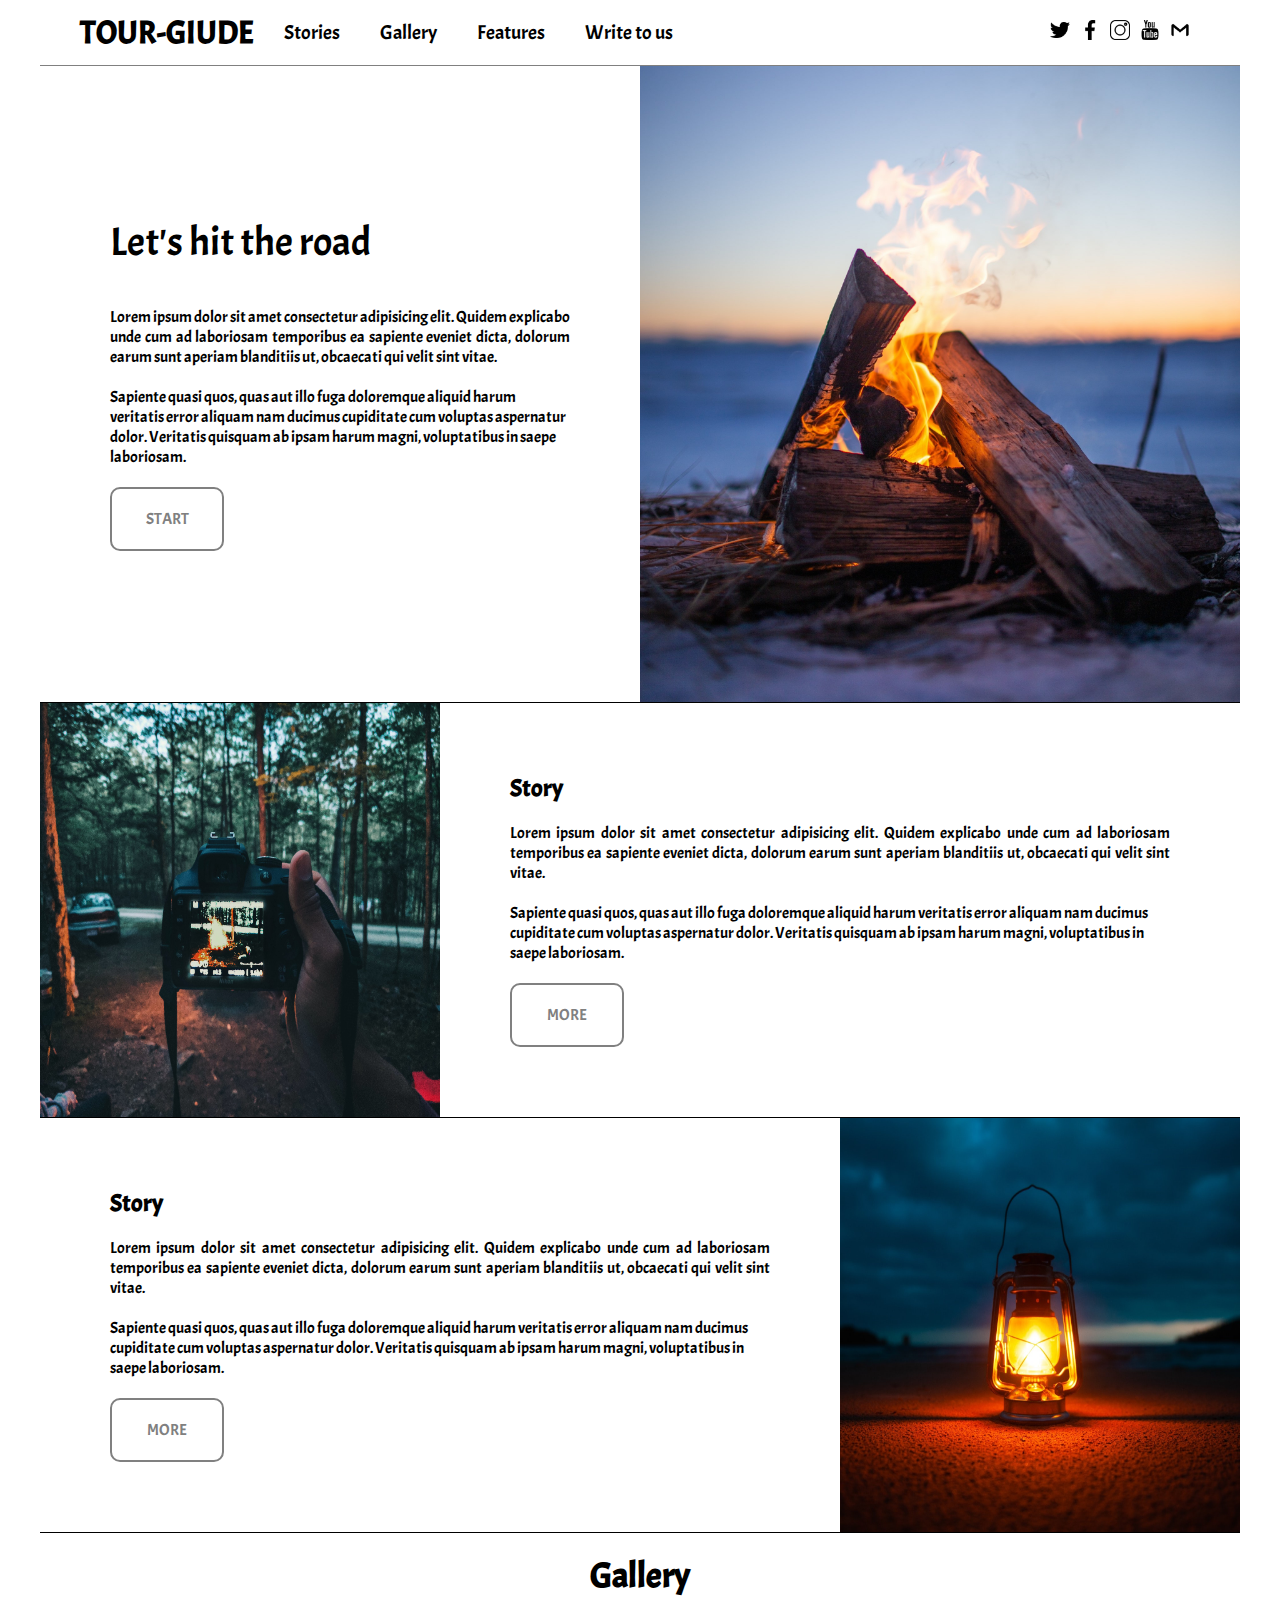
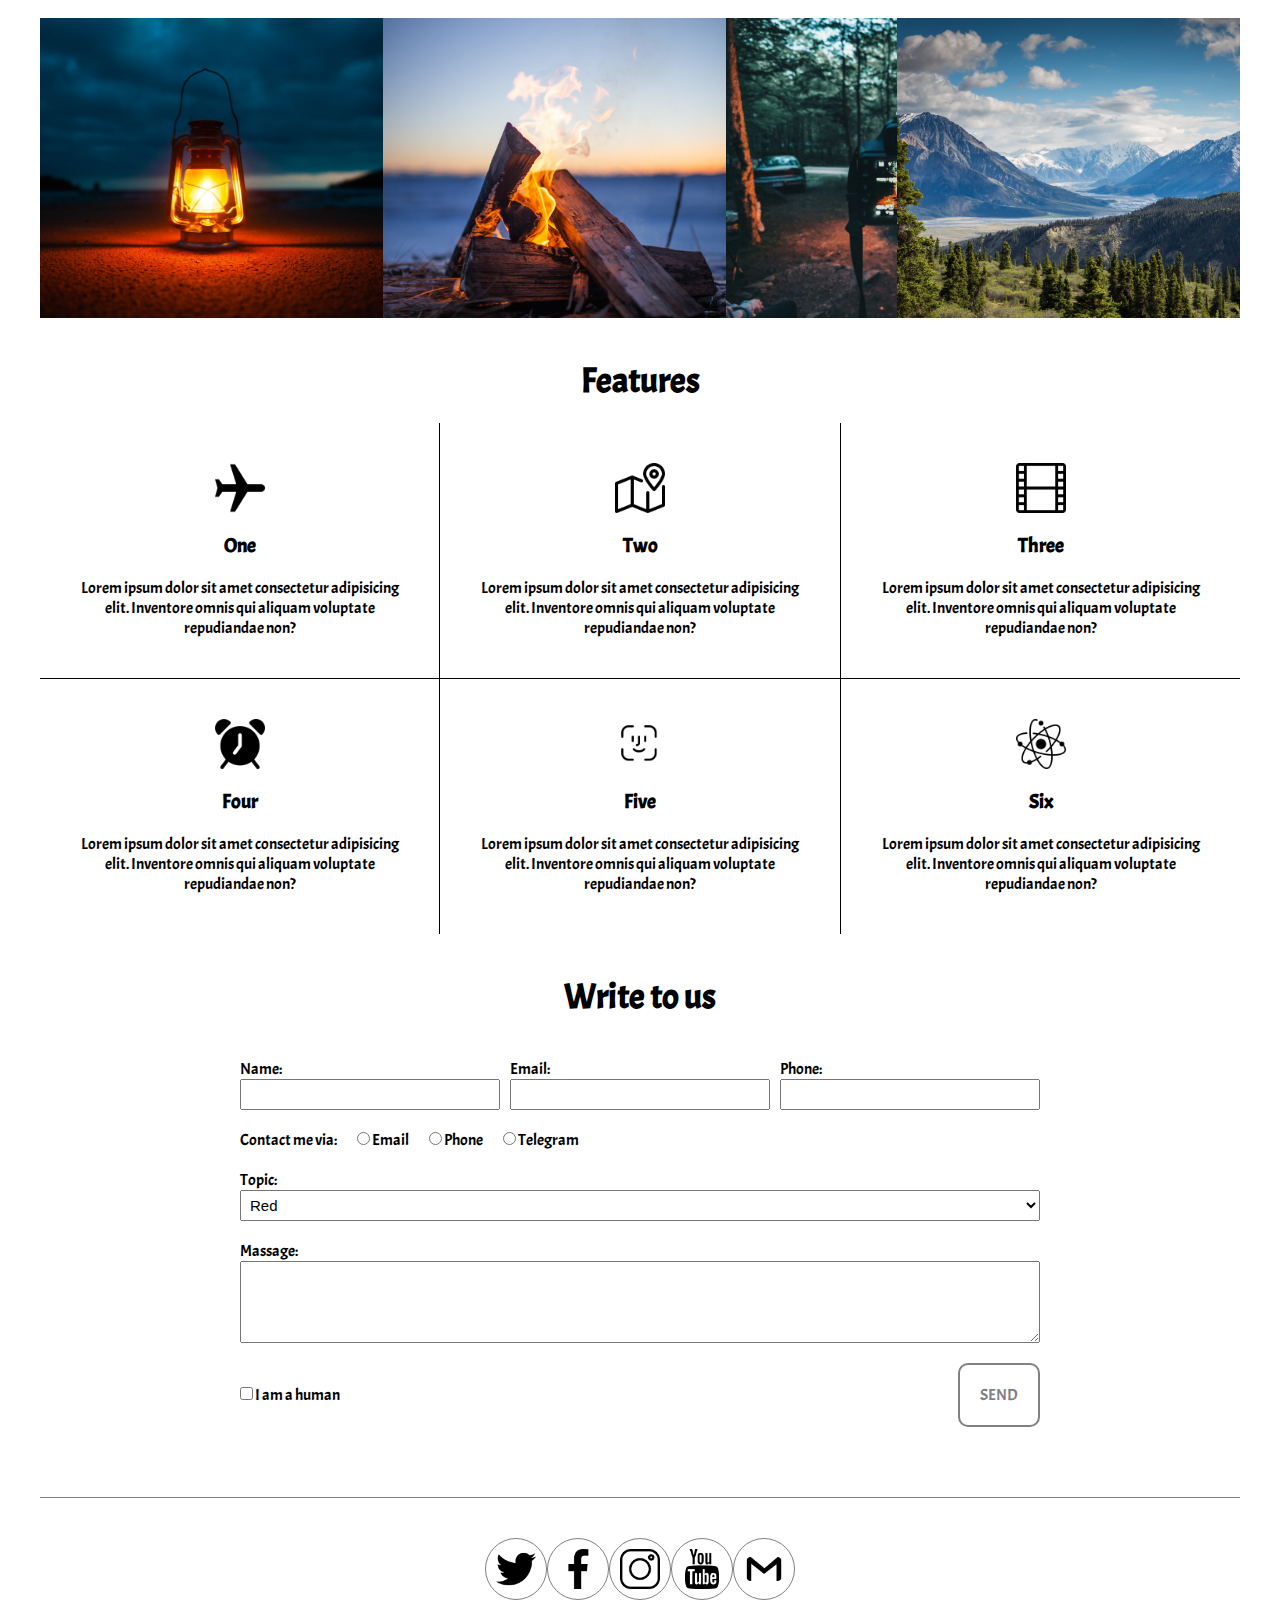
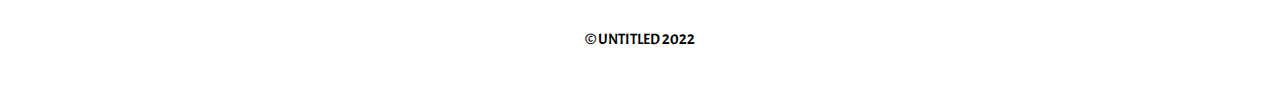
==== commit 85c082ec: "final" ====
--- a/#2/index.html
+++ b/#2/index.html
@@ -20,10 +20,10 @@
             <nav>
                 <h1>TOUR-GIUDE</h1>
                 <div class="burger-menu">
-                    <a href="" class="page">Stories</a>
-                    <a href="" class="page">Gallery</a>
-                    <a href="" class="page">Features</a>
-                    <a href="" class="page">Write to us</a>
+                    <a href="#story" class="page">Stories</a>
+                    <a href="#gallery1" class="page">Gallery</a>
+                    <a href="#features1" class="page">Features</a>
+                    <a href="#writeToUs" class="page">Write to us</a>
                 </div>
                 
             </nav>
@@ -55,7 +55,7 @@
             <div class="card2 resp">
                 <img class="main-img" src="./images/photographer.jpg" alt="">
                 <div class="pad">
-                    <h2 class="card2-title">Story</h2>
+                    <h2 class="card2-title" id="story">Story</h2>
                     <p class="card-text">Lorem ipsum dolor sit amet consectetur adipisicing elit. Quidem explicabo unde
                         cum ad laboriosam temporibus ea sapiente eveniet dicta, dolorum earum sunt aperiam blanditiis
                         ut, obcaecati qui velit sint vitae.
@@ -82,38 +82,42 @@
                 </div>
                 <img class="main-img" src="./images/gaslamp.jpg" alt="">
             </div>
-            <h2 class="gallery-title">Gallery</h2>
+            <h2 class="gallery-title" id="gallery1">Gallery</h2>
             <div class="gallery">
-                <div class="photo1">
-                    <div class="photo-info">
-                        <h4>Tide</h4>
-                        <p>Lorem ipsum dolor sit, amet consectetur adipisicing elit. Ullam, nostrum mollitia! Quos nulla
-                            similique libero.</p><a href="#" class="btn">MORE</a>
-                    </div>
-                </div>
-                <div class="photo2">
-                    <div class="photo-info">
-                        <h4>Tide</h4>
-                        <p>Lorem ipsum dolor sit, amet consectetur adipisicing elit. Ullam, nostrum mollitia! Quos nulla
-                            similique libero.</p><a href="#" class="btn">MORE</a>
-                    </div>
-                </div>
-                <div class="photo3">
-                    <div class="photo-info">
-                        <h4>Tide</h4>
-                        <p>Lorem ipsum dolor sit, amet consectetur adipisicing elit. Ullam, nostrum mollitia! Quos nulla
-                            similique libero.</p><a href="#" class="btn">MORE</a>
-                    </div>
-                </div>
-                <div class="photo4">
-                    <div class="photo-info">
-                        <h4>Tide</h4>
-                        <p>Lorem ipsum dolor sit, amet consectetur adipisicing elit. Ullam, nostrum mollitia! Quos nulla
-                            similique libero.</p><a href="#" class="btn">MORE</a>
-                    </div>
-                </div>
-            </div>
-            <h2 class="gallery-title">Features</h2>
+                <div class="photo1 photo">
+                    <div class="photo-info">
+                        <h4>Tide</h4>
+                        <p>Lorem ipsum dolor sit, amet consectetur adipisicing elit. Ullam, nostrum mollitia! Quos nulla
+                            similique libero.</p><a href="#" class="btn">MORE</a>
+                    </div>
+                    <div class="photo-bg"></div>
+                </div>
+                <div class="photo2 photo">
+                    <div class="photo-info">
+                        <h4>Tide</h4>
+                        <p>Lorem ipsum dolor sit, amet consectetur adipisicing elit. Ullam, nostrum mollitia! Quos nulla
+                            similique libero.</p><a href="#" class="btn">MORE</a>
+                    </div>
+                    <div class="photo-bg"></div>
+                </div>
+                <div class="photo3 photo">
+                    <div class="photo-info">
+                        <h4>Tide</h4>
+                        <p>Lorem ipsum dolor sit, amet consectetur adipisicing elit. Ullam, nostrum mollitia! Quos nulla
+                            similique libero.</p><a href="#" class="btn">MORE</a>
+                    </div>
+                    <div class="photo-bg"></div>
+                </div>
+                <div class="photo4 photo">
+                    <div class="photo-info">
+                        <h4>Tide</h4>
+                        <p>Lorem ipsum dolor sit, amet consectetur adipisicing elit. Ullam, nostrum mollitia! Quos nulla
+                            similique libero.</p><a href="#" class="btn">MORE</a>
+                    </div>
+                    <div class="photo-bg"></div>
+                </div>
+            </div>
+            <h2 class="gallery-title" id="features1">Features</h2>
             <div class="features">
                 <div class="features-card bor1"><img src="./images/black-plane.png" alt="" class="feature-icon">
                     <p class="feature-title">One</p>
@@ -152,7 +156,7 @@
                         repudiandae non?</p>
                 </div>
             </div>
-            <h2 class="gallery-title">Write to us</h2>
+            <h2 class="gallery-title" id="writeToUs">Write to us</h2>
             <div class="write-to-us">
                 <div class="row1">
                     <div class="col1"><label for="name">Name:</label><input class="inp-text" type="text" id="name">
--- a/#2/style.css
+++ b/#2/style.css
@@ -1,6 +1,10 @@
 * {
     margin: 0;
     padding: 0;
+}
+
+html {
+    scroll-behavior: smooth;
 }
 
 body {
@@ -140,6 +144,7 @@
     background-size: cover;
     display: flex;
     align-items: center;
+    position: relative;
 
 }
 
@@ -149,6 +154,7 @@
     background-image: url("./images/fire.jpg");
     display: flex;
     align-items: center;
+    position: relative;
 }
 
 .photo3 {
@@ -157,6 +163,7 @@
     background-image: url("./images/photographer.jpg");
     display: flex;
     align-items: center;
+    position: relative;
 }
 
 .photo4 {
@@ -165,6 +172,7 @@
     background-image: url("./images/testimg.jpg");
     display: flex;
     align-items: center;
+    position: relative;
 }
 
 .gallery-title {
@@ -180,9 +188,32 @@
     justify-content: center;
     gap: 20px;
     color: white;
-}
-
-
+    display: none;
+}
+
+.photo-bg {
+    background-color: black;
+    width: 100%;
+    height: 100%;
+    display: none;
+}
+
+.photo:hover .photo-bg {
+    display: block;
+    opacity: 40%;
+    position: absolute;
+}
+
+.photo:hover .photo-info {
+    display: flex;
+    flex-direction: column;
+    align-items: center;
+    justify-content: center;
+    gap: 20px;
+    text-align: center;
+    position: relative;
+    z-index: 1;
+}
 
 .features-card {
     display: flex;
